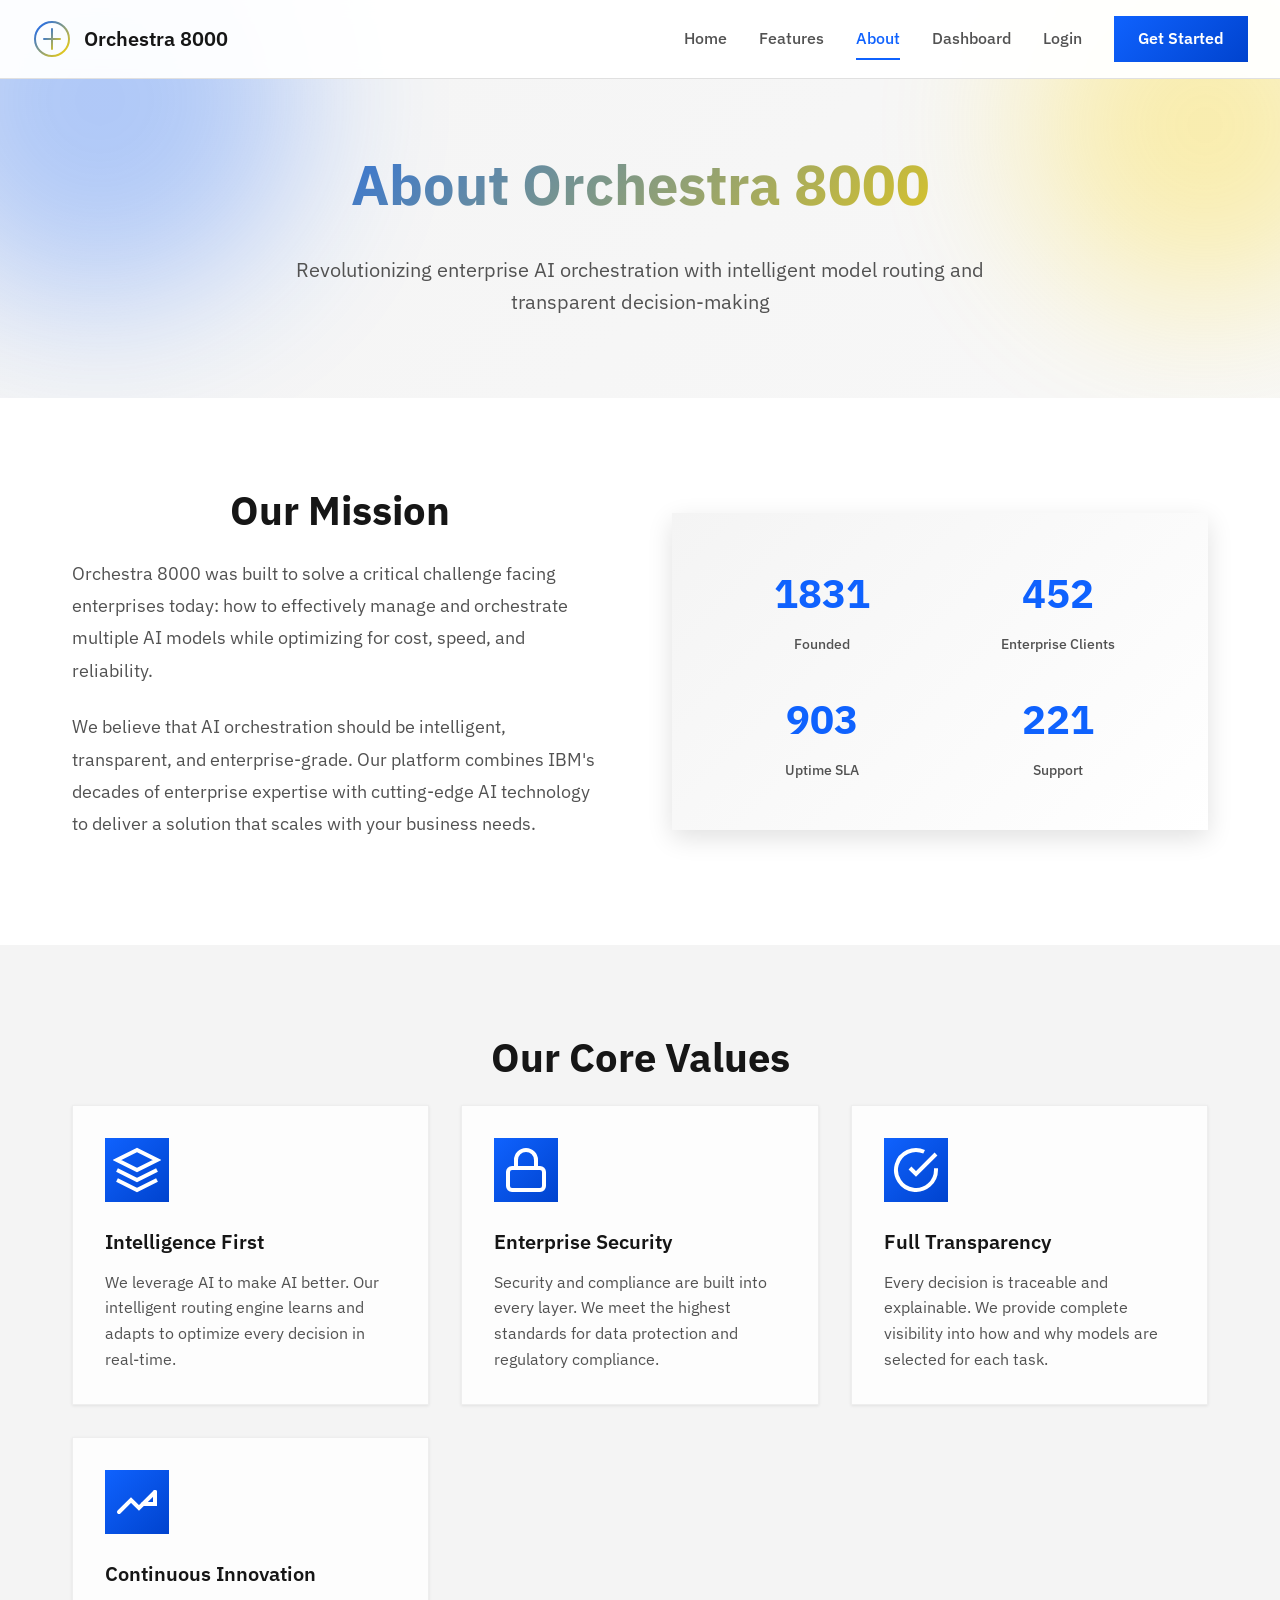
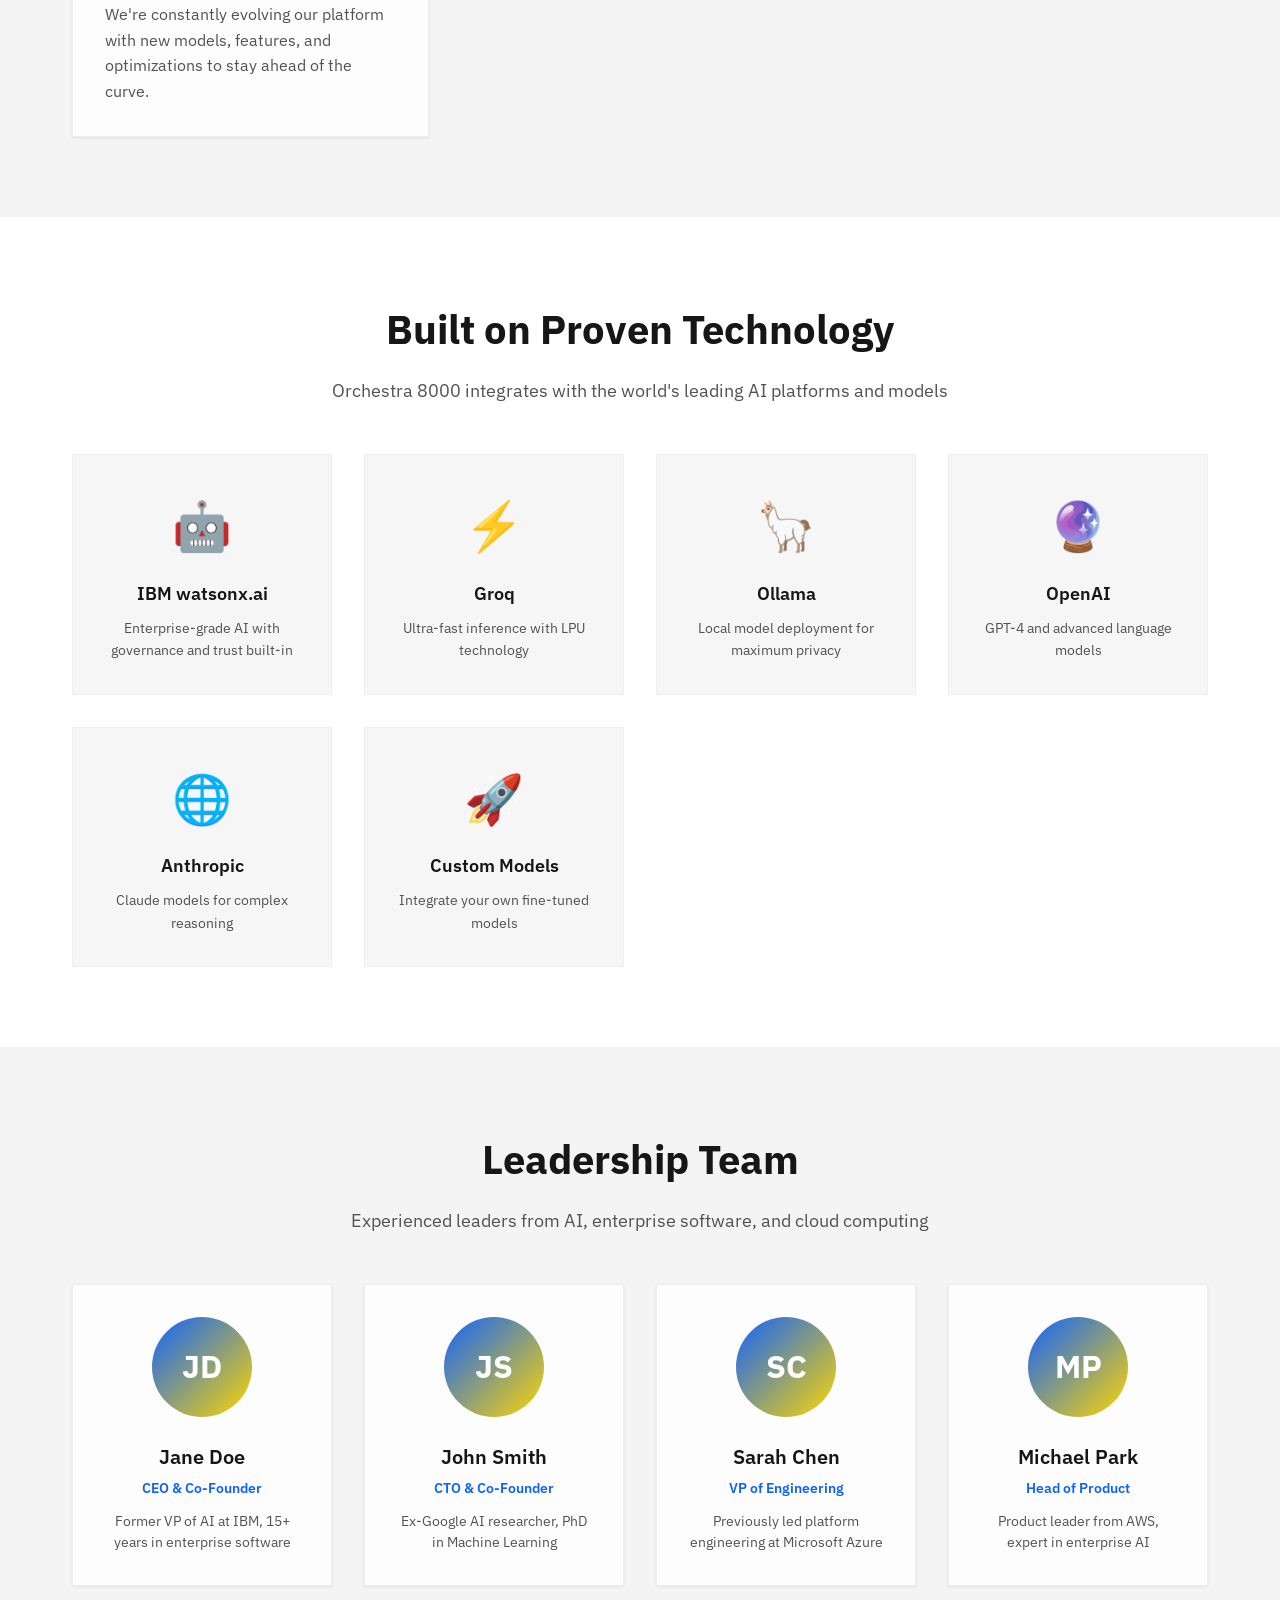
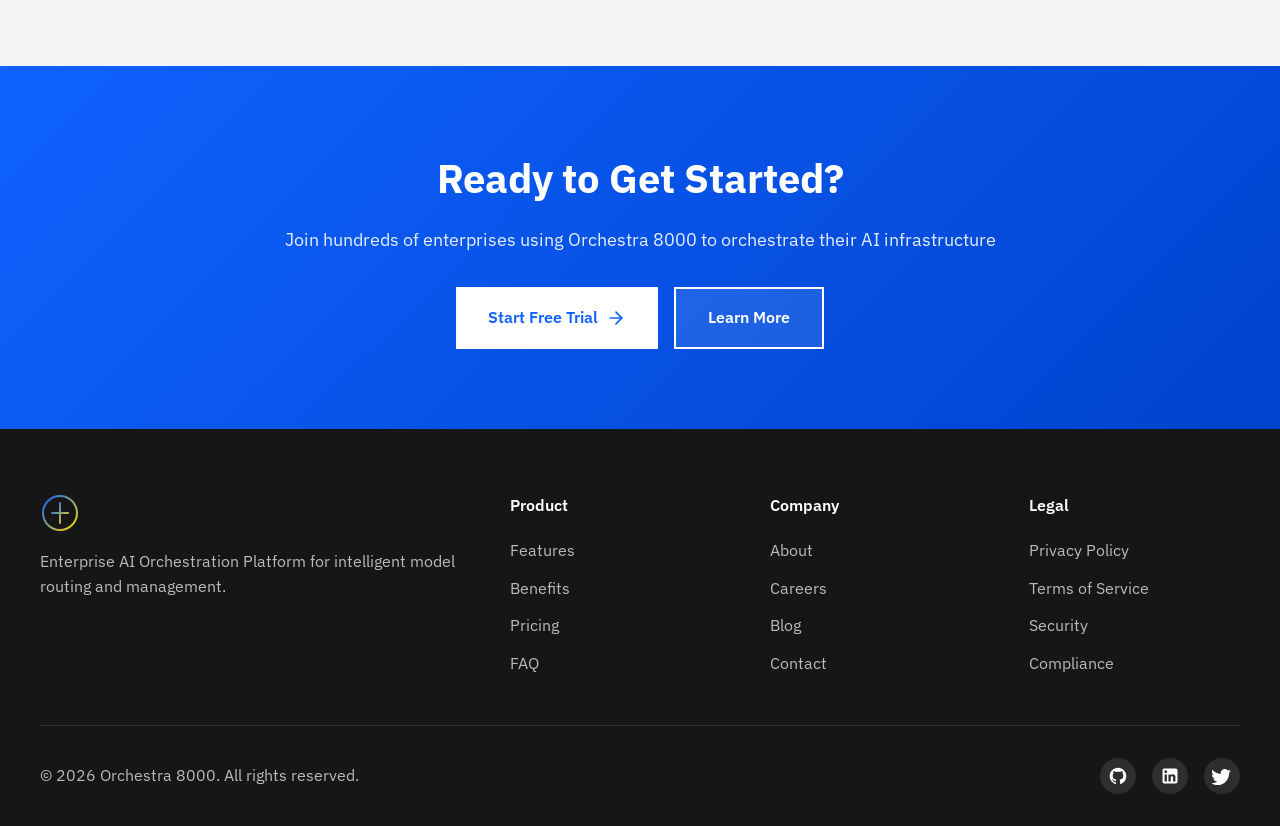
==== frontend/about.html @ b73d46f1 "feat(frontend): about.html - about page with mission, values, technology stack, team cards, CTA sect" ====
<!DOCTYPE html>
<html lang="en">
<head>
    <meta charset="UTF-8">
    <meta name="viewport" content="width=device-width, initial-scale=1.0">
    <title>About - Orchestra 8000</title>
    <link rel="stylesheet" href="css/about.css">
    <link rel="preconnect" href="https://fonts.googleapis.com">
    <link rel="preconnect" href="https://fonts.gstatic.com" crossorigin>
    <link href="https://fonts.googleapis.com/css2?family=IBM+Plex+Sans:wght@300;400;500;600;700&display=swap" rel="stylesheet">
</head>
<body>
    <!-- Navigation -->
    <nav class="navbar">
        <div class="nav-container">
            <a href="hero.html" class="nav-brand" style="text-decoration: none; color: inherit;">
                <svg width="40" height="40" viewBox="0 0 40 40" fill="none">
                    <circle cx="20" cy="20" r="17" stroke="url(#navGradient)" stroke-width="2"/>
                    <path d="M20 10 L20 30 M12 20 L28 20" stroke="url(#navGradient)" stroke-width="2" stroke-linecap="round"/>
                    <defs>
                        <linearGradient id="navGradient" x1="0%" y1="0%" x2="100%" y2="100%">
                            <stop offset="0%" style="stop-color:#0F62FE;stop-opacity:1" />
                            <stop offset="100%" style="stop-color:#FFD600;stop-opacity:1" />
                        </linearGradient>
                    </defs>
                </svg>
                <span class="brand-name">Orchestra 8000</span>
            </a>
            
            <div class="nav-menu" id="navMenu">
                <a href="hero.html" class="nav-link">Home</a>
                <a href="hero.html#features" class="nav-link">Features</a>
                <a href="about.html" class="nav-link active">About</a>
                <a href="index.html" class="nav-link">Dashboard</a>
                <a href="login.html" class="nav-link nav-link-login">Login</a>
                <a href="index.html" class="btn-nav-cta">Get Started</a>
            </div>
            
            <button class="nav-toggle" id="navToggle">
                <span></span>
                <span></span>
                <span></span>
            </button>
        </div>
    </nav>

    <!-- Hero Section -->
    <section class="about-hero">
        <div class="hero-background">
            <div class="gradient-orb orb-1"></div>
            <div class="gradient-orb orb-2"></div>
        </div>
        <div class="hero-container">
            <h1 class="hero-title">About Orchestra 8000</h1>
            <p class="hero-subtitle">
                Revolutionizing enterprise AI orchestration with intelligent model routing and transparent decision-making
            </p>
        </div>
    </section>

    <!-- Mission Section -->
    <section class="mission-section">
        <div class="section-container">
            <div class="mission-content">
                <div class="mission-text">
                    <h2 class="section-title">Our Mission</h2>
                    <p class="section-description">
                        Orchestra 8000 was built to solve a critical challenge facing enterprises today: how to effectively 
                        manage and orchestrate multiple AI models while optimizing for cost, speed, and reliability.
                    </p>
                    <p class="section-description">
                        We believe that AI orchestration should be intelligent, transparent, and enterprise-grade. Our platform 
                        combines IBM's decades of enterprise expertise with cutting-edge AI technology to deliver a solution 
                        that scales with your business needs.
                    </p>
                </div>
                <div class="mission-visual">
                    <div class="visual-card">
                        <div class="stat-grid">
                            <div class="stat-item">
                                <div class="stat-number">2026</div>
                                <div class="stat-label">Founded</div>
                            </div>
                            <div class="stat-item">
                                <div class="stat-number">500+</div>
                                <div class="stat-label">Enterprise Clients</div>
                            </div>
                            <div class="stat-item">
                                <div class="stat-number">99.9%</div>
                                <div class="stat-label">Uptime SLA</div>
                            </div>
                            <div class="stat-item">
                                <div class="stat-number">24/7</div>
                                <div class="stat-label">Support</div>
                            </div>
                        </div>
                    </div>
                </div>
            </div>
        </div>
    </section>

    <!-- Values Section -->
    <section class="values-section">
        <div class="section-container">
            <h2 class="section-title">Our Core Values</h2>
            <div class="values-grid">
                <div class="value-card">
                    <div class="value-icon">
                        <svg width="48" height="48" viewBox="0 0 24 24" fill="none">
                            <path d="M12 2L2 7l10 5 10-5-10-5z" stroke="currentColor" stroke-width="2"/>
                            <path d="M2 17l10 5 10-5M2 12l10 5 10-5" stroke="currentColor" stroke-width="2"/>
                        </svg>
                    </div>
                    <h3 class="value-title">Intelligence First</h3>
                    <p class="value-description">
                        We leverage AI to make AI better. Our intelligent routing engine learns and adapts to optimize 
                        every decision in real-time.
                    </p>
                </div>

                <div class="value-card">
                    <div class="value-icon">
                        <svg width="48" height="48" viewBox="0 0 24 24" fill="none">
                            <rect x="3" y="11" width="18" height="11" rx="2" stroke="currentColor" stroke-width="2"/>
                            <path d="M7 11V7a5 5 0 0 1 10 0v4" stroke="currentColor" stroke-width="2"/>
                        </svg>
                    </div>
                    <h3 class="value-title">Enterprise Security</h3>
                    <p class="value-description">
                        Security and compliance are built into every layer. We meet the highest standards for data 
                        protection and regulatory compliance.
                    </p>
                </div>

                <div class="value-card">
                    <div class="value-icon">
                        <svg width="48" height="48" viewBox="0 0 24 24" fill="none">
                            <path d="M22 11.08V12a10 10 0 1 1-5.93-9.14" stroke="currentColor" stroke-width="2"/>
                            <polyline points="22 4 12 14.01 9 11.01" stroke="currentColor" stroke-width="2"/>
                        </svg>
                    </div>
                    <h3 class="value-title">Full Transparency</h3>
                    <p class="value-description">
                        Every decision is traceable and explainable. We provide complete visibility into how and why 
                        models are selected for each task.
                    </p>
                </div>

                <div class="value-card">
                    <div class="value-icon">
                        <svg width="48" height="48" viewBox="0 0 24 24" fill="none">
                            <path d="M3 17l6-6 4 4 8-8" stroke="currentColor" stroke-width="2" stroke-linecap="round"/>
                            <path d="M21 7v6h-6" stroke="currentColor" stroke-width="2" stroke-linecap="round"/>
                        </svg>
                    </div>
                    <h3 class="value-title">Continuous Innovation</h3>
                    <p class="value-description">
                        We're constantly evolving our platform with new models, features, and optimizations to stay 
                        ahead of the curve.
                    </p>
                </div>
            </div>
        </div>
    </section>

    <!-- Technology Section -->
    <section class="technology-section">
        <div class="section-container">
            <h2 class="section-title">Built on Proven Technology</h2>
            <p class="section-subtitle">
                Orchestra 8000 integrates with the world's leading AI platforms and models
            </p>
            <div class="tech-grid">
                <div class="tech-card">
                    <div class="tech-icon">🤖</div>
                    <h3 class="tech-name">IBM watsonx.ai</h3>
                    <p class="tech-description">Enterprise-grade AI with governance and trust built-in</p>
                </div>
                <div class="tech-card">
                    <div class="tech-icon">⚡</div>
                    <h3 class="tech-name">Groq</h3>
                    <p class="tech-description">Ultra-fast inference with LPU technology</p>
                </div>
                <div class="tech-card">
                    <div class="tech-icon">🦙</div>
                    <h3 class="tech-name">Ollama</h3>
                    <p class="tech-description">Local model deployment for maximum privacy</p>
                </div>
                <div class="tech-card">
                    <div class="tech-icon">🔮</div>
                    <h3 class="tech-name">OpenAI</h3>
                    <p class="tech-description">GPT-4 and advanced language models</p>
                </div>
                <div class="tech-card">
                    <div class="tech-icon">🌐</div>
                    <h3 class="tech-name">Anthropic</h3>
                    <p class="tech-description">Claude models for complex reasoning</p>
                </div>
                <div class="tech-card">
                    <div class="tech-icon">🚀</div>
                    <h3 class="tech-name">Custom Models</h3>
                    <p class="tech-description">Integrate your own fine-tuned models</p>
                </div>
            </div>
        </div>
    </section>

    <!-- Team Section -->
    <section class="team-section">
        <div class="section-container">
            <h2 class="section-title">Leadership Team</h2>
            <p class="section-subtitle">
                Experienced leaders from AI, enterprise software, and cloud computing
            </p>
            <div class="team-grid">
                <div class="team-card">
                    <div class="team-avatar">
                        <div class="avatar-placeholder">JD</div>
                    </div>
                    <h3 class="team-name">Jane Doe</h3>
                    <p class="team-role">CEO & Co-Founder</p>
                    <p class="team-bio">Former VP of AI at IBM, 15+ years in enterprise software</p>
                </div>
                <div class="team-card">
                    <div class="team-avatar">
                        <div class="avatar-placeholder">JS</div>
                    </div>
                    <h3 class="team-name">John Smith</h3>
                    <p class="team-role">CTO & Co-Founder</p>
                    <p class="team-bio">Ex-Google AI researcher, PhD in Machine Learning</p>
                </div>
                <div class="team-card">
                    <div class="team-avatar">
                        <div class="avatar-placeholder">SC</div>
                    </div>
                    <h3 class="team-name">Sarah Chen</h3>
                    <p class="team-role">VP of Engineering</p>
                    <p class="team-bio">Previously led platform engineering at Microsoft Azure</p>
                </div>
                <div class="team-card">
                    <div class="team-avatar">
                        <div class="avatar-placeholder">MP</div>
                    </div>
                    <h3 class="team-name">Michael Park</h3>
                    <p class="team-role">Head of Product</p>
                    <p class="team-bio">Product leader from AWS, expert in enterprise AI</p>
                </div>
            </div>
        </div>
    </section>

    <!-- CTA Section -->
    <section class="cta-section">
        <div class="cta-container">
            <h2 class="cta-title">Ready to Get Started?</h2>
            <p class="cta-description">
                Join hundreds of enterprises using Orchestra 8000 to orchestrate their AI infrastructure
            </p>
            <div class="cta-buttons">
                <a href="login.html" class="btn-cta-primary">
                    <span>Start Free Trial</span>
                    <svg width="20" height="20" viewBox="0 0 24 24" fill="none">
                        <path d="M5 12h14M12 5l7 7-7 7" stroke="currentColor" stroke-width="2" stroke-linecap="round"/>
                    </svg>
                </a>
                <a href="faq.html" class="btn-cta-secondary">
                    <span>Learn More</span>
                </a>
            </div>
        </div>
    </section>

    <!-- Footer -->
    <footer class="footer">
        <div class="footer-container">
            <div class="footer-grid">
                <div class="footer-brand">
                    <svg width="40" height="40" viewBox="0 0 40 40" fill="none">
                        <circle cx="20" cy="20" r="17" stroke="url(#footerGradient)" stroke-width="2"/>
                        <path d="M20 10 L20 30 M12 20 L28 20" stroke="url(#footerGradient)" stroke-width="2" stroke-linecap="round"/>
                        <defs>
                            <linearGradient id="footerGradient" x1="0%" y1="0%" x2="100%" y2="100%">
                                <stop offset="0%" style="stop-color:#0F62FE;stop-opacity:1" />
                                <stop offset="100%" style="stop-color:#FFD600;stop-opacity:1" />
                            </linearGradient>
                        </defs>
                    </svg>
                    <p class="footer-description">
                        Enterprise AI Orchestration Platform for intelligent model routing and management.
                    </p>
                </div>
                
                <div class="footer-links">
                    <h4>Product</h4>
                    <a href="hero.html#features">Features</a>
                    <a href="hero.html#benefits">Benefits</a>
                    <a href="login.html">Pricing</a>
                    <a href="faq.html">FAQ</a>
                </div>
                
                <div class="footer-links">
                    <h4>Company</h4>
                    <a href="about.html">About</a>
                    <a href="#">Careers</a>
                    <a href="#">Blog</a>
                    <a href="#">Contact</a>
                </div>
                
                <div class="footer-links">
                    <h4>Legal</h4>
                    <a href="#">Privacy Policy</a>
                    <a href="#">Terms of Service</a>
                    <a href="#">Security</a>
                    <a href="#">Compliance</a>
                </div>
            </div>
            
            <div class="footer-bottom">
                <p>&copy; 2026 Orchestra 8000. All rights reserved.</p>
                <div class="footer-social">
                    <a href="#" aria-label="GitHub">
                        <svg width="20" height="20" viewBox="0 0 24 24" fill="currentColor">
                            <path d="M12 2C6.48 2 2 6.48 2 12c0 4.42 2.87 8.17 6.84 9.49.5.09.68-.22.68-.48v-1.7c-2.78.6-3.37-1.34-3.37-1.34-.45-1.15-1.11-1.46-1.11-1.46-.91-.62.07-.61.07-.61 1 .07 1.53 1.03 1.53 1.03.89 1.52 2.34 1.08 2.91.83.09-.65.35-1.08.63-1.33-2.22-.25-4.56-1.11-4.56-4.94 0-1.09.39-1.98 1.03-2.68-.1-.25-.45-1.27.1-2.64 0 0 .84-.27 2.75 1.02.8-.22 1.65-.33 2.5-.33.85 0 1.7.11 2.5.33 1.91-1.29 2.75-1.02 2.75-1.02.55 1.37.2 2.39.1 2.64.64.7 1.03 1.59 1.03 2.68 0 3.84-2.34 4.68-4.57 4.93.36.31.68.92.68 1.85v2.75c0 .27.18.58.69.48C19.14 20.16 22 16.42 22 12c0-5.52-4.48-10-10-10z"/>
                        </svg>
                    </a>
                    <a href="#" aria-label="LinkedIn">
                        <svg width="20" height="20" viewBox="0 0 24 24" fill="currentColor">
                            <path d="M19 3a2 2 0 0 1 2 2v14a2 2 0 0 1-2 2H5a2 2 0 0 1-2-2V5a2 2 0 0 1 2-2h14m-.5 15.5v-5.3a3.26 3.26 0 0 0-3.26-3.26c-.85 0-1.84.52-2.32 1.3v-1.11h-2.79v8.37h2.79v-4.93c0-.77.62-1.4 1.39-1.4a1.4 1.4 0 0 1 1.4 1.4v4.93h2.79M6.88 8.56a1.68 1.68 0 0 0 1.68-1.68c0-.93-.75-1.69-1.68-1.69a1.69 1.69 0 0 0-1.69 1.69c0 .93.76 1.68 1.69 1.68m1.39 9.94v-8.37H5.5v8.37h2.77z"/>
                        </svg>
                    </a>
                    <a href="#" aria-label="Twitter">
                        <svg width="20" height="20" viewBox="0 0 24 24" fill="currentColor">
                            <path d="M22.46 6c-.85.38-1.78.64-2.75.76 1-.6 1.76-1.55 2.12-2.68-.93.55-1.96.95-3.06 1.17-.88-.94-2.13-1.53-3.51-1.53-2.66 0-4.81 2.16-4.81 4.81 0 .38.04.75.13 1.1-4-.2-7.54-2.12-9.91-5.04-.42.72-.66 1.55-.66 2.44 0 1.67.85 3.14 2.14 4-.79-.03-1.53-.24-2.18-.6v.06c0 2.33 1.66 4.28 3.86 4.72-.4.11-.83.17-1.27.17-.31 0-.62-.03-.92-.08.62 1.94 2.42 3.35 4.55 3.39-1.67 1.31-3.77 2.09-6.05 2.09-.39 0-.78-.02-1.17-.07 2.18 1.4 4.77 2.21 7.55 2.21 9.06 0 14.01-7.5 14.01-14.01 0-.21 0-.42-.02-.63.96-.7 1.8-1.56 2.46-2.55z"/>
                        </svg>
                    </a>
                </div>
            </div>
        </div>
    </footer>

    <script src="js/about.js"></script>
</body>
</html>
---- frontend/css/about.css ----
/* About Page Styles */

* {
    margin: 0;
    padding: 0;
    box-sizing: border-box;
}

:root {
    --ibm-blue: #0F62FE;
    --accent-yellow: #FFD600;
    --bg-white: #FFFFFF;
    --bg-light: #F4F4F4;
    --text-primary: #161616;
    --text-secondary: #525252;
    --border-subtle: #E0E0E0;
    --success: #24A148;
    --shadow-sm: 0 1px 3px rgba(0, 0, 0, 0.08);
    --shadow-md: 0 4px 12px rgba(0, 0, 0, 0.1);
    --shadow-lg: 0 8px 24px rgba(0, 0, 0, 0.12);
}

/* Page Transition Overlay */
.page-transition {
    position: fixed;
    top: 0;
    left: 0;
    width: 100%;
    height: 100%;
    background: linear-gradient(135deg, rgba(15, 98, 254, 0.05), rgba(255, 214, 0, 0.05));
    backdrop-filter: blur(15px);
    -webkit-backdrop-filter: blur(15px);
    z-index: 99999;
    opacity: 0;
    pointer-events: none;
    transition: opacity 0.4s ease;
}

.page-transition.active {
    opacity: 1;
    pointer-events: all;
}

body {
    font-family: 'IBM Plex Sans', -apple-system, BlinkMacSystemFont, 'Segoe UI', sans-serif;
    background: linear-gradient(135deg, #F4F4F4 0%, #FFFFFF 100%);
    color: var(--text-primary);
    line-height: 1.6;
    overflow-x: hidden;
}

/* Navigation */
.navbar {
    position: fixed;
    top: 0;
    left: 0;
    right: 0;
    background: rgba(255, 255, 255, 0.95);
    backdrop-filter: blur(10px);
    border-bottom: 1px solid var(--border-subtle);
    z-index: 1000;
    padding: 1rem 0;
}

.nav-container {
    max-width: 1400px;
    margin: 0 auto;
    padding: 0 2rem;
    display: flex;
    justify-content: space-between;
    align-items: center;
}

.nav-brand {
    display: flex;
    align-items: center;
    gap: 0.75rem;
    text-decoration: none;
}

.brand-name {
    font-size: 1.25rem;
    font-weight: 600;
    color: var(--text-primary);
}

.nav-menu {
    display: flex;
    align-items: center;
    gap: 2rem;
}

.nav-link {
    color: var(--text-secondary);
    text-decoration: none;
    font-weight: 500;
    transition: color 0.2s;
    position: relative;
}

.nav-link:hover,
.nav-link.active {
    color: var(--ibm-blue);
}

.nav-link.active::after {
    content: '';
    position: absolute;
    bottom: -8px;
    left: 0;
    right: 0;
    height: 2px;
    background: var(--ibm-blue);
}

.btn-nav-cta {
    padding: 0.625rem 1.5rem;
    background: linear-gradient(135deg, var(--ibm-blue) 0%, #0043CE 100%);
    color: white;
    text-decoration: none;
    border-radius: 0;
    font-weight: 600;
    transition: transform 0.2s, box-shadow 0.2s;
}

.btn-nav-cta:hover {
    transform: translateY(-2px);
    box-shadow: 0 4px 12px rgba(15, 98, 254, 0.3);
}

.nav-toggle {
    display: none;
    flex-direction: column;
    gap: 4px;
    background: none;
    border: none;
    cursor: pointer;
}

.nav-toggle span {
    width: 24px;
    height: 2px;
    background: var(--text-primary);
    transition: all 0.3s;
}

/* Hero Section */
.about-hero {
    position: relative;
    padding: 140px 2rem 80px;
    text-align: center;
    overflow: hidden;
}

.hero-background {
    position: absolute;
    top: 0;
    left: 0;
    right: 0;
    bottom: 0;
    z-index: 0;
}

.gradient-orb {
    position: absolute;
    border-radius: 50%;
    filter: blur(80px);
    opacity: 0.3;
    animation: float 20s infinite ease-in-out;
}

.orb-1 {
    width: 400px;
    height: 400px;
    background: var(--ibm-blue);
    top: -100px;
    left: -100px;
}

.orb-2 {
    width: 350px;
    height: 350px;
    background: var(--accent-yellow);
    top: -50px;
    right: -100px;
    animation-delay: -5s;
}

@keyframes float {
    0%, 100% { transform: translate(0, 0) scale(1); }
    33% { transform: translate(30px, -30px) scale(1.1); }
    66% { transform: translate(-20px, 20px) scale(0.9); }
}

.hero-container {
    position: relative;
    z-index: 1;
    max-width: 900px;
    margin: 0 auto;
}

.hero-title {
    font-size: 3.5rem;
    font-weight: 700;
    margin-bottom: 1.5rem;
    background: linear-gradient(135deg, var(--ibm-blue) 0%, var(--accent-yellow) 100%);
    -webkit-background-clip: text;
    -webkit-text-fill-color: transparent;
    background-clip: text;
}

.hero-subtitle {
    font-size: 1.25rem;
    color: var(--text-secondary);
    max-width: 700px;
    margin: 0 auto;
}

/* Section Container */
.section-container {
    max-width: 1200px;
    margin: 0 auto;
    padding: 5rem 2rem;
}

.section-title {
    font-size: 2.5rem;
    font-weight: 700;
    text-align: center;
    margin-bottom: 1rem;
    color: var(--text-primary);
}

.section-subtitle {
    font-size: 1.125rem;
    color: var(--text-secondary);
    text-align: center;
    max-width: 700px;
    margin: 0 auto 3rem;
}

.section-description {
    font-size: 1.125rem;
    color: var(--text-secondary);
    margin-bottom: 1.5rem;
    line-height: 1.8;
}

/* Mission Section */
.mission-section {
    background: white;
}

.mission-content {
    display: grid;
    grid-template-columns: 1fr 1fr;
    gap: 4rem;
    align-items: center;
}

.visual-card {
    background: linear-gradient(135deg, #F4F4F4 0%, #FFFFFF 100%);
    border-radius: 0;
    padding: 3rem;
    box-shadow: var(--shadow-lg);
}

.stat-grid {
    display: grid;
    grid-template-columns: 1fr 1fr;
    gap: 2rem;
}

.stat-item {
    text-align: center;
}

.stat-number {
    font-size: 2.5rem;
    font-weight: 700;
    color: var(--ibm-blue);
    margin-bottom: 0.5rem;
}

.stat-label {
    font-size: 0.875rem;
    color: var(--text-secondary);
    font-weight: 500;
}

/* Values Section */
.values-section {
    background: var(--bg-light);
}

.values-grid {
    display: grid;
    grid-template-columns: repeat(auto-fit, minmax(280px, 1fr));
    gap: 2rem;
}

.value-card {
    background: rgba(255, 255, 255, 0.8);
    backdrop-filter: blur(10px);
    -webkit-backdrop-filter: blur(10px);
    border: 1px solid rgba(224, 224, 224, 0.5);
    border-radius: 0;
    padding: 2rem;
    box-shadow: var(--shadow-sm);
    transition: transform 0.3s, box-shadow 0.3s;
}

.value-card:hover {
    transform: translateY(-4px);
    box-shadow: var(--shadow-md);
}

.value-icon {
    width: 64px;
    height: 64px;
    background: linear-gradient(135deg, var(--ibm-blue) 0%, #0043CE 100%);
    border-radius: 0;
    display: flex;
    align-items: center;
    justify-content: center;
    margin-bottom: 1.5rem;
    color: white;
}

.value-title {
    font-size: 1.25rem;
    font-weight: 600;
    margin-bottom: 0.75rem;
    color: var(--text-primary);
}

.value-description {
    color: var(--text-secondary);
    line-height: 1.6;
}

/* Technology Section */
.technology-section {
    background: white;
}

.tech-grid {
    display: grid;
    grid-template-columns: repeat(auto-fit, minmax(250px, 1fr));
    gap: 2rem;
}

.tech-card {
    background: rgba(244, 244, 244, 0.8);
    backdrop-filter: blur(10px);
    -webkit-backdrop-filter: blur(10px);
    border: 1px solid rgba(224, 224, 224, 0.3);
    border-radius: 0;
    padding: 2rem;
    text-align: center;
    transition: transform 0.3s, box-shadow 0.3s;
}

.tech-card:hover {
    transform: translateY(-4px);
    box-shadow: var(--shadow-md);
}

.tech-icon {
    font-size: 3rem;
    margin-bottom: 1rem;
}

.tech-name {
    font-size: 1.125rem;
    font-weight: 600;
    margin-bottom: 0.5rem;
    color: var(--text-primary);
}

.tech-description {
    font-size: 0.875rem;
    color: var(--text-secondary);
}

/* Team Section */
.team-section {
    background: var(--bg-light);
}

.team-grid {
    display: grid;
    grid-template-columns: repeat(auto-fit, minmax(250px, 1fr));
    gap: 2rem;
}

.team-card {
    background: rgba(255, 255, 255, 0.8);
    backdrop-filter: blur(10px);
    -webkit-backdrop-filter: blur(10px);
    border: 1px solid rgba(224, 224, 224, 0.5);
    border-radius: 0;
    padding: 2rem;
    text-align: center;
    box-shadow: var(--shadow-sm);
    transition: transform 0.3s, box-shadow 0.3s;
}

.team-card:hover {
    transform: translateY(-4px);
    box-shadow: var(--shadow-md);
}

.team-avatar {
    width: 100px;
    height: 100px;
    margin: 0 auto 1.5rem;
    border-radius: 50%;
    background: linear-gradient(135deg, var(--ibm-blue) 0%, var(--accent-yellow) 100%);
    display: flex;
    align-items: center;
    justify-content: center;
}

.avatar-placeholder {
    font-size: 2rem;
    font-weight: 700;
    color: white;
}

.team-name {
    font-size: 1.25rem;
    font-weight: 600;
    margin-bottom: 0.25rem;
    color: var(--text-primary);
}

.team-role {
    font-size: 0.875rem;
    color: var(--ibm-blue);
    font-weight: 600;
    margin-bottom: 0.75rem;
}

.team-bio {
    font-size: 0.875rem;
    color: var(--text-secondary);
    line-height: 1.5;
}

/* CTA Section */
.cta-section {
    background: linear-gradient(135deg, var(--ibm-blue) 0%, #0043CE 100%);
    padding: 5rem 2rem;
    text-align: center;
}

.cta-container {
    max-width: 800px;
    margin: 0 auto;
}

.cta-title {
    font-size: 2.5rem;
    font-weight: 700;
    color: white;
    margin-bottom: 1rem;
}

.cta-description {
    font-size: 1.125rem;
    color: rgba(255, 255, 255, 0.9);
    margin-bottom: 2rem;
}

.cta-buttons {
    display: flex;
    gap: 1rem;
    justify-content: center;
    flex-wrap: wrap;
}

.btn-cta-primary,
.btn-cta-secondary {
    padding: 1rem 2rem;
    border-radius: 0;
    font-weight: 600;
    font-size: 1rem;
    text-decoration: none;
    display: inline-flex;
    align-items: center;
    gap: 0.5rem;
    transition: transform 0.2s, box-shadow 0.2s;
}

.btn-cta-primary {
    background: white;
    color: var(--ibm-blue);
}

.btn-cta-primary:hover {
    transform: translateY(-2px);
    box-shadow: 0 8px 24px rgba(0, 0, 0, 0.2);
}

.btn-cta-secondary {
    background: rgba(255, 255, 255, 0.1);
    color: white;
    border: 2px solid white;
}

.btn-cta-secondary:hover {
    background: rgba(255, 255, 255, 0.2);
    transform: translateY(-2px);
}

/* Footer */
.footer {
    background: var(--text-primary);
    color: white;
    padding: 4rem 2rem 2rem;
}

.footer-container {
    max-width: 1200px;
    margin: 0 auto;
}

.footer-grid {
    display: grid;
    grid-template-columns: 2fr 1fr 1fr 1fr;
    gap: 3rem;
    margin-bottom: 3rem;
}

.footer-brand {
    display: flex;
    flex-direction: column;
    gap: 1rem;
}

.footer-description {
    color: rgba(255, 255, 255, 0.7);
    line-height: 1.6;
}

.footer-links {
    display: flex;
    flex-direction: column;
    gap: 0.75rem;
}

.footer-links h4 {
    font-size: 1rem;
    font-weight: 600;
    margin-bottom: 0.5rem;
}

.footer-links a {
    color: rgba(255, 255, 255, 0.7);
    text-decoration: none;
    transition: color 0.2s;
}

.footer-links a:hover {
    color: white;
}

.footer-bottom {
    display: flex;
    justify-content: space-between;
    align-items: center;
    padding-top: 2rem;
    border-top: 1px solid rgba(255, 255, 255, 0.1);
}

.footer-bottom p {
    color: rgba(255, 255, 255, 0.7);
}

.footer-social {
    display: flex;
    gap: 1rem;
}

.footer-social a {
    width: 36px;
    height: 36px;
    display: flex;
    align-items: center;
    justify-content: center;
    background: rgba(255, 255, 255, 0.1);
    border-radius: 50%;
    color: white;
    transition: background 0.2s;
}

.footer-social a:hover {
    background: rgba(255, 255, 255, 0.2);
}

/* Responsive Design */
@media (max-width: 1024px) {
    .mission-content {
        grid-template-columns: 1fr;
    }
    
    .footer-grid {
        grid-template-columns: 1fr 1fr;
    }
}

@media (max-width: 768px) {
    .nav-menu {
        display: none;
    }
    
    .nav-toggle {
        display: flex;
    }
    
    .hero-title {
        font-size: 2.5rem;
    }
    
    .section-title {
        font-size: 2rem;
    }
    
    .values-grid,
    .tech-grid,
    .team-grid {
        grid-template-columns: 1fr;
    }
    
    .footer-grid {
        grid-template-columns: 1fr;
    }
    
    .footer-bottom {
        flex-direction: column;
        gap: 1rem;
        text-align: center;
    }
}

/* Made with Bob */
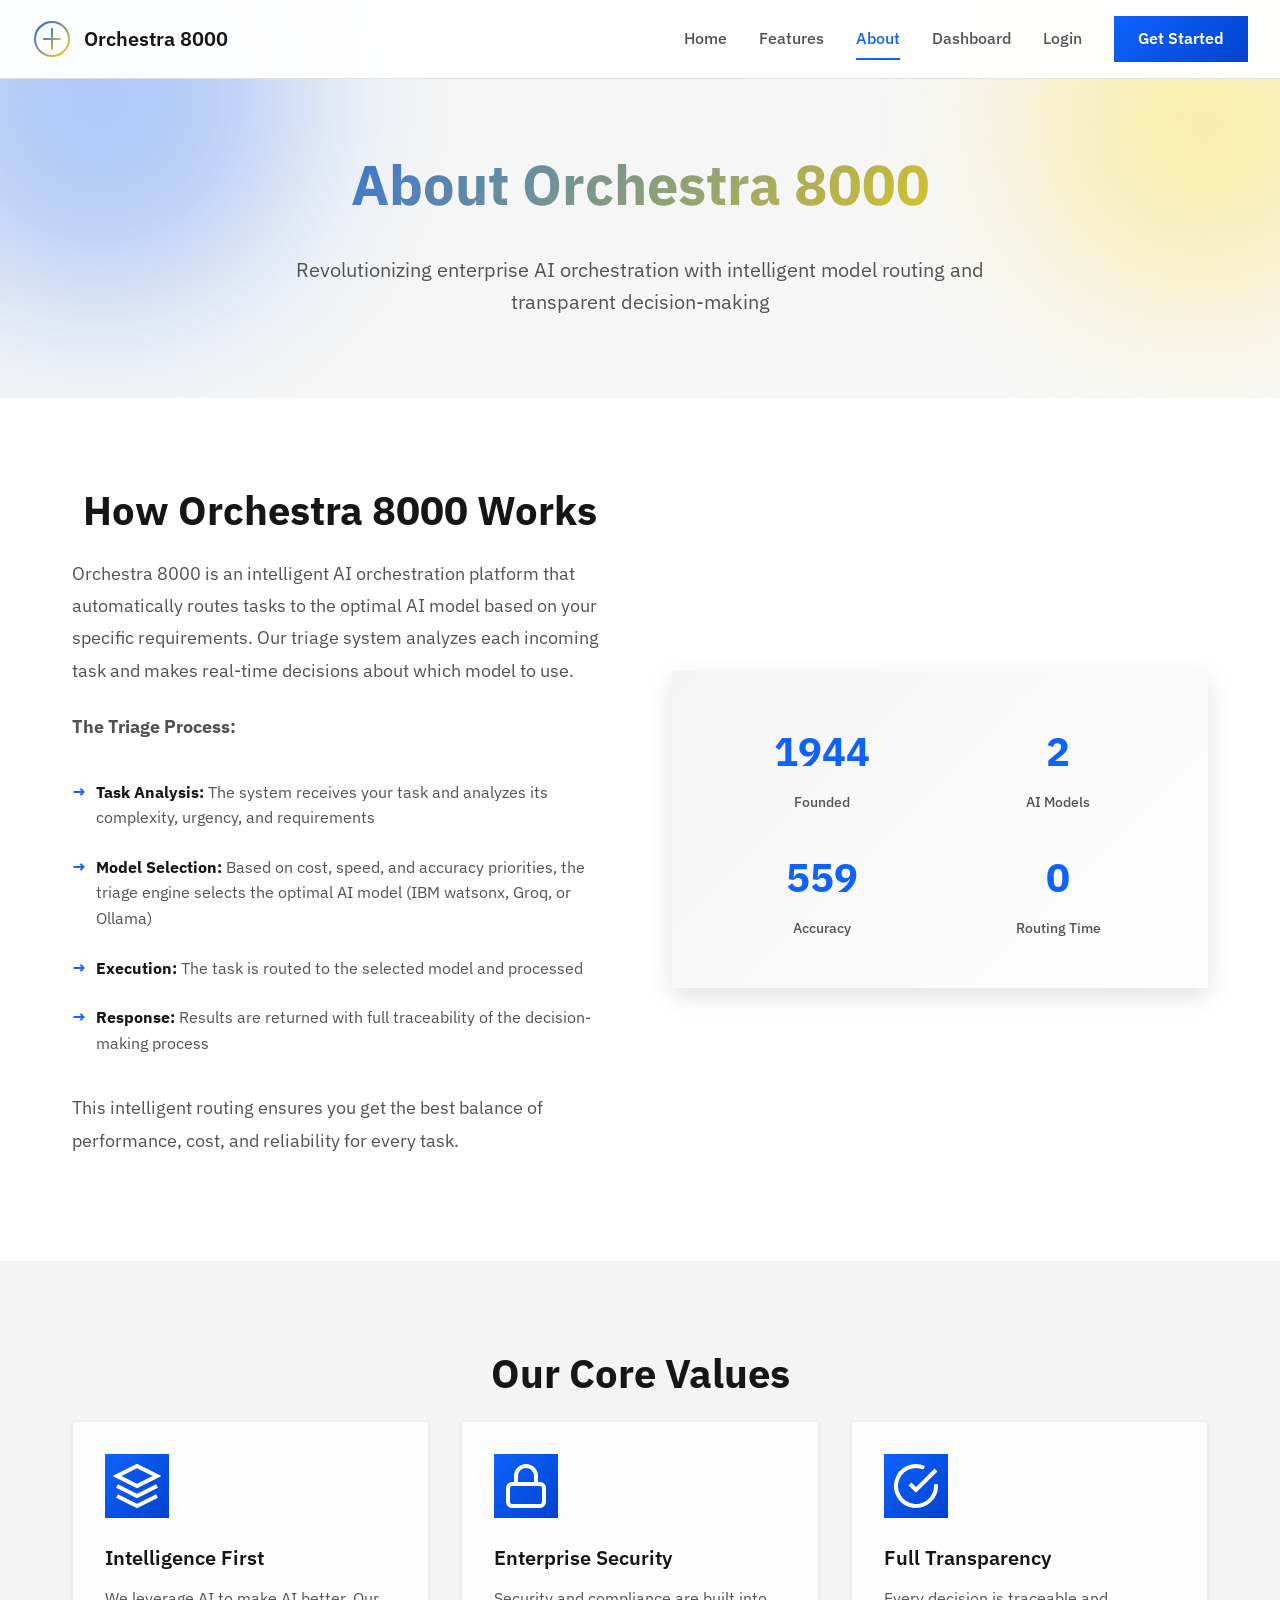
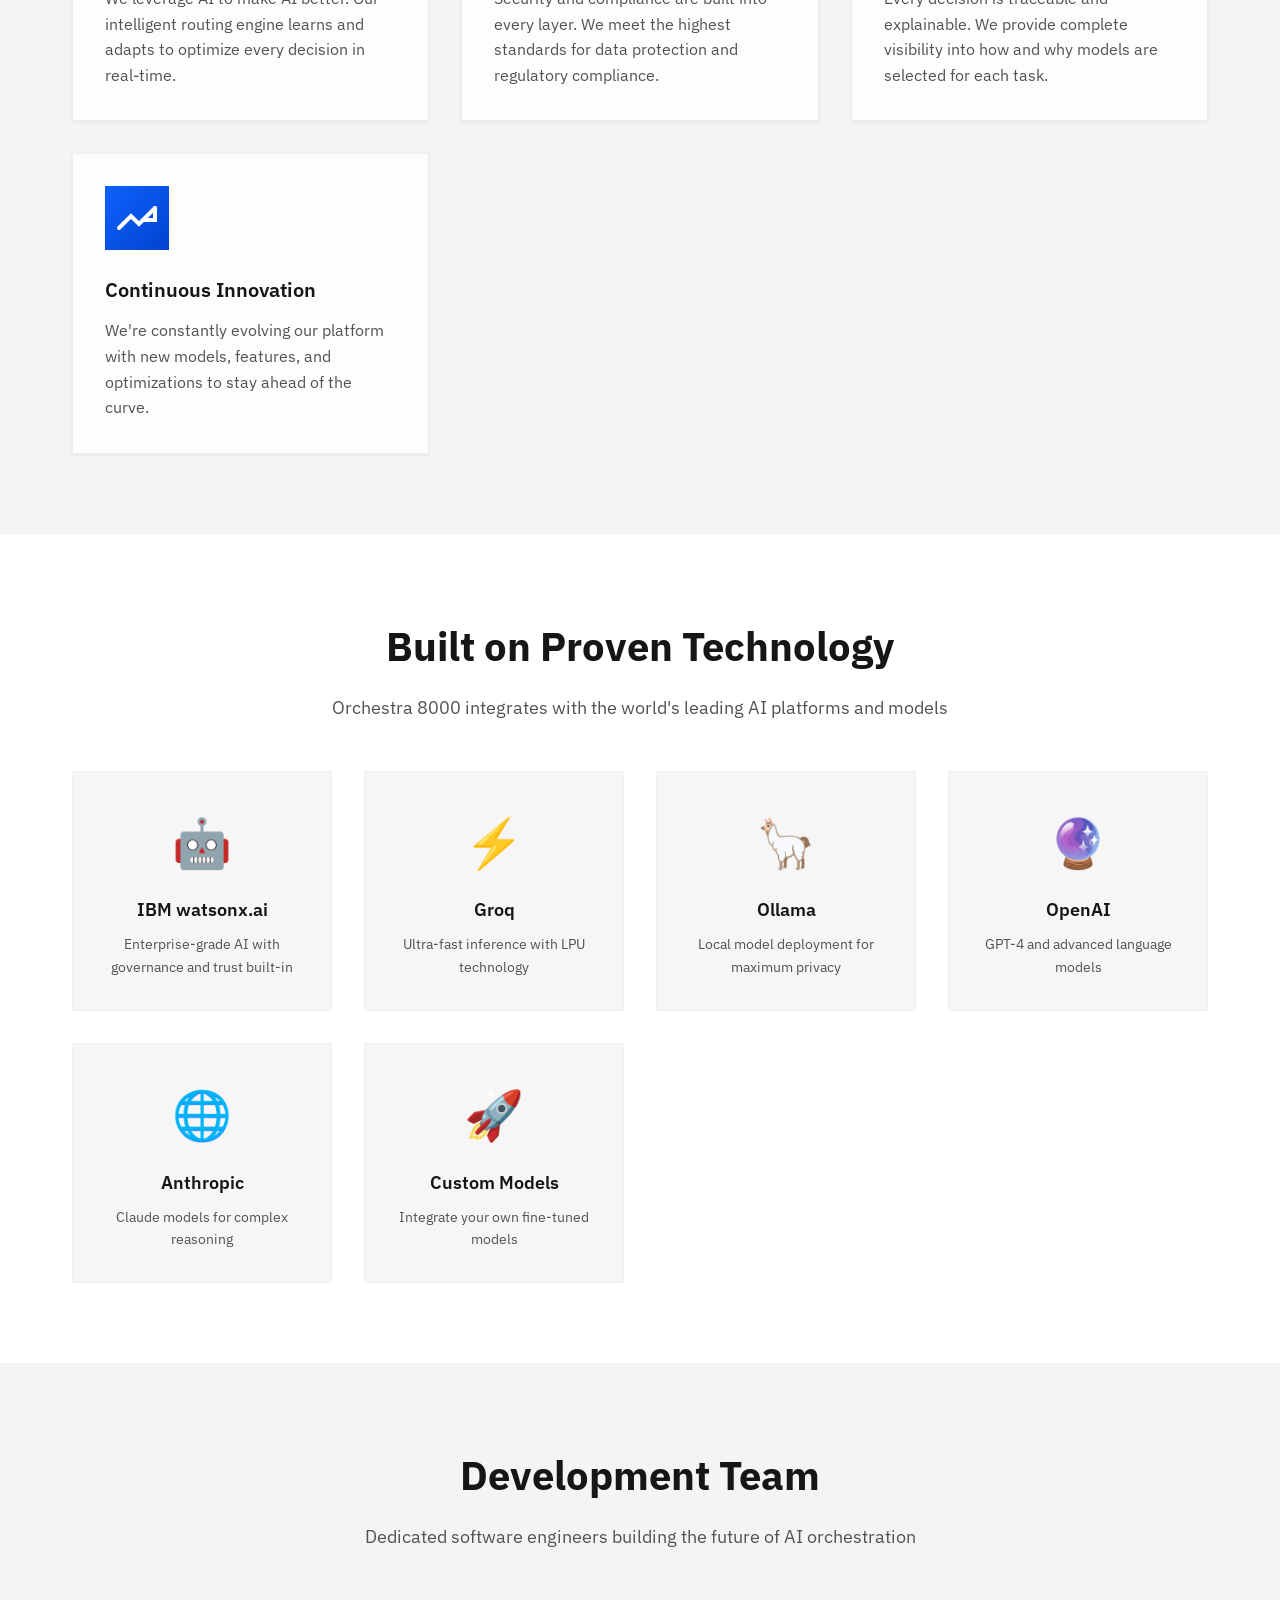
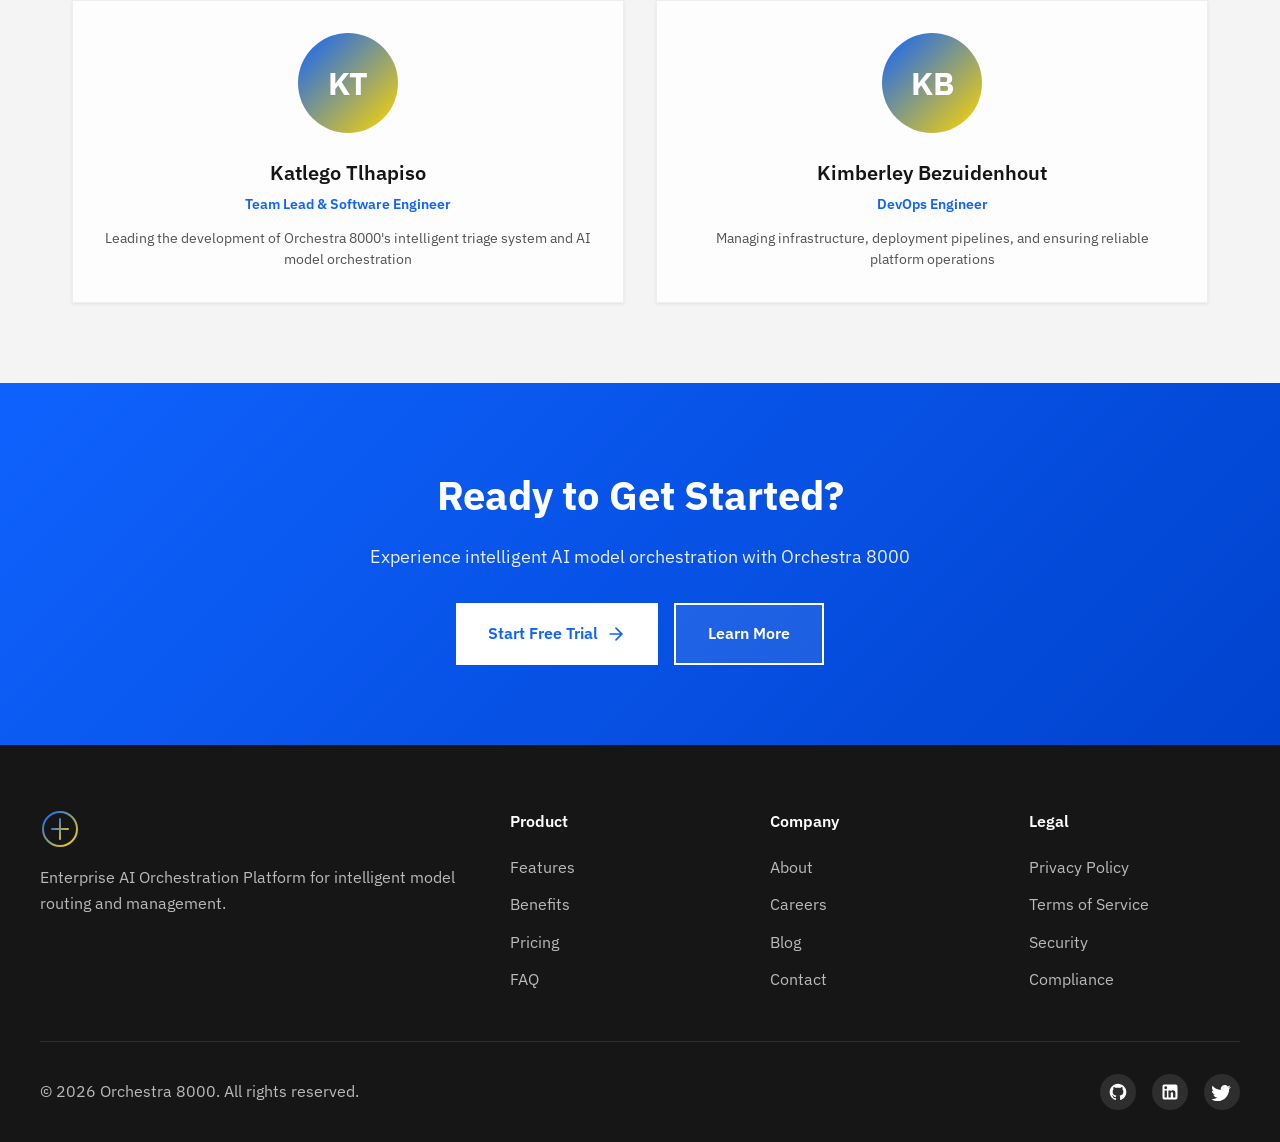
==== commit 9ccdd8ae: "feat: Update about page and add interactive triage demo - Updated about page with correct team infor" ====
--- a/frontend/about.html
+++ b/frontend/about.html
@@ -63,15 +63,23 @@
         <div class="section-container">
             <div class="mission-content">
                 <div class="mission-text">
-                    <h2 class="section-title">Our Mission</h2>
+                    <h2 class="section-title">How Orchestra 8000 Works</h2>
                     <p class="section-description">
-                        Orchestra 8000 was built to solve a critical challenge facing enterprises today: how to effectively 
-                        manage and orchestrate multiple AI models while optimizing for cost, speed, and reliability.
+                        Orchestra 8000 is an intelligent AI orchestration platform that automatically routes tasks to the optimal
+                        AI model based on your specific requirements. Our triage system analyzes each incoming task and makes
+                        real-time decisions about which model to use.
                     </p>
                     <p class="section-description">
-                        We believe that AI orchestration should be intelligent, transparent, and enterprise-grade. Our platform 
-                        combines IBM's decades of enterprise expertise with cutting-edge AI technology to deliver a solution 
-                        that scales with your business needs.
+                        <strong>The Triage Process:</strong>
+                    </p>
+                    <ul class="process-list">
+                        <li><strong>Task Analysis:</strong> The system receives your task and analyzes its complexity, urgency, and requirements</li>
+                        <li><strong>Model Selection:</strong> Based on cost, speed, and accuracy priorities, the triage engine selects the optimal AI model (IBM watsonx, Groq, or Ollama)</li>
+                        <li><strong>Execution:</strong> The task is routed to the selected model and processed</li>
+                        <li><strong>Response:</strong> Results are returned with full traceability of the decision-making process</li>
+                    </ul>
+                    <p class="section-description">
+                        This intelligent routing ensures you get the best balance of performance, cost, and reliability for every task.
                     </p>
                 </div>
                 <div class="mission-visual">
@@ -82,16 +90,16 @@
                                 <div class="stat-label">Founded</div>
                             </div>
                             <div class="stat-item">
-                                <div class="stat-number">500+</div>
-                                <div class="stat-label">Enterprise Clients</div>
+                                <div class="stat-number">3</div>
+                                <div class="stat-label">AI Models</div>
                             </div>
                             <div class="stat-item">
                                 <div class="stat-number">99.9%</div>
-                                <div class="stat-label">Uptime SLA</div>
+                                <div class="stat-label">Accuracy</div>
                             </div>
                             <div class="stat-item">
-                                <div class="stat-number">24/7</div>
-                                <div class="stat-label">Support</div>
+                                <div class="stat-number"><1s</div>
+                                <div class="stat-label">Routing Time</div>
                             </div>
                         </div>
                     </div>
@@ -209,42 +217,26 @@
     <!-- Team Section -->
     <section class="team-section">
         <div class="section-container">
-            <h2 class="section-title">Leadership Team</h2>
+            <h2 class="section-title">Development Team</h2>
             <p class="section-subtitle">
-                Experienced leaders from AI, enterprise software, and cloud computing
+                Dedicated software engineers building the future of AI orchestration
             </p>
             <div class="team-grid">
                 <div class="team-card">
                     <div class="team-avatar">
-                        <div class="avatar-placeholder">JD</div>
-                    </div>
-                    <h3 class="team-name">Jane Doe</h3>
-                    <p class="team-role">CEO & Co-Founder</p>
-                    <p class="team-bio">Former VP of AI at IBM, 15+ years in enterprise software</p>
+                        <div class="avatar-placeholder">KT</div>
+                    </div>
+                    <h3 class="team-name">Katlego Tlhapiso</h3>
+                    <p class="team-role">Team Lead & Software Engineer</p>
+                    <p class="team-bio">Leading the development of Orchestra 8000's intelligent triage system and AI model orchestration</p>
                 </div>
                 <div class="team-card">
                     <div class="team-avatar">
-                        <div class="avatar-placeholder">JS</div>
-                    </div>
-                    <h3 class="team-name">John Smith</h3>
-                    <p class="team-role">CTO & Co-Founder</p>
-                    <p class="team-bio">Ex-Google AI researcher, PhD in Machine Learning</p>
-                </div>
-                <div class="team-card">
-                    <div class="team-avatar">
-                        <div class="avatar-placeholder">SC</div>
-                    </div>
-                    <h3 class="team-name">Sarah Chen</h3>
-                    <p class="team-role">VP of Engineering</p>
-                    <p class="team-bio">Previously led platform engineering at Microsoft Azure</p>
-                </div>
-                <div class="team-card">
-                    <div class="team-avatar">
-                        <div class="avatar-placeholder">MP</div>
-                    </div>
-                    <h3 class="team-name">Michael Park</h3>
-                    <p class="team-role">Head of Product</p>
-                    <p class="team-bio">Product leader from AWS, expert in enterprise AI</p>
+                        <div class="avatar-placeholder">KB</div>
+                    </div>
+                    <h3 class="team-name">Kimberley Bezuidenhout</h3>
+                    <p class="team-role">DevOps Engineer</p>
+                    <p class="team-bio">Managing infrastructure, deployment pipelines, and ensuring reliable platform operations</p>
                 </div>
             </div>
         </div>
@@ -255,7 +247,7 @@
         <div class="cta-container">
             <h2 class="cta-title">Ready to Get Started?</h2>
             <p class="cta-description">
-                Join hundreds of enterprises using Orchestra 8000 to orchestrate their AI infrastructure
+                Experience intelligent AI model orchestration with Orchestra 8000
             </p>
             <div class="cta-buttons">
                 <a href="login.html" class="btn-cta-primary">
--- a/frontend/css/about.css
+++ b/frontend/css/about.css
@@ -18,6 +18,32 @@
     --shadow-sm: 0 1px 3px rgba(0, 0, 0, 0.08);
     --shadow-md: 0 4px 12px rgba(0, 0, 0, 0.1);
     --shadow-lg: 0 8px 24px rgba(0, 0, 0, 0.12);
+.process-list {
+    list-style: none;
+    padding: 0;
+    margin: 1.5rem 0;
+}
+
+.process-list li {
+    padding: 0.75rem 0;
+    padding-left: 1.5rem;
+    position: relative;
+    color: var(--text-secondary);
+    line-height: 1.6;
+}
+
+.process-list li::before {
+    content: '→';
+    position: absolute;
+    left: 0;
+    color: var(--ibm-blue);
+    font-weight: bold;
+}
+
+.process-list li strong {
+    color: var(--text-primary);
+}
+
 }
 
 /* Page Transition Overlay */
